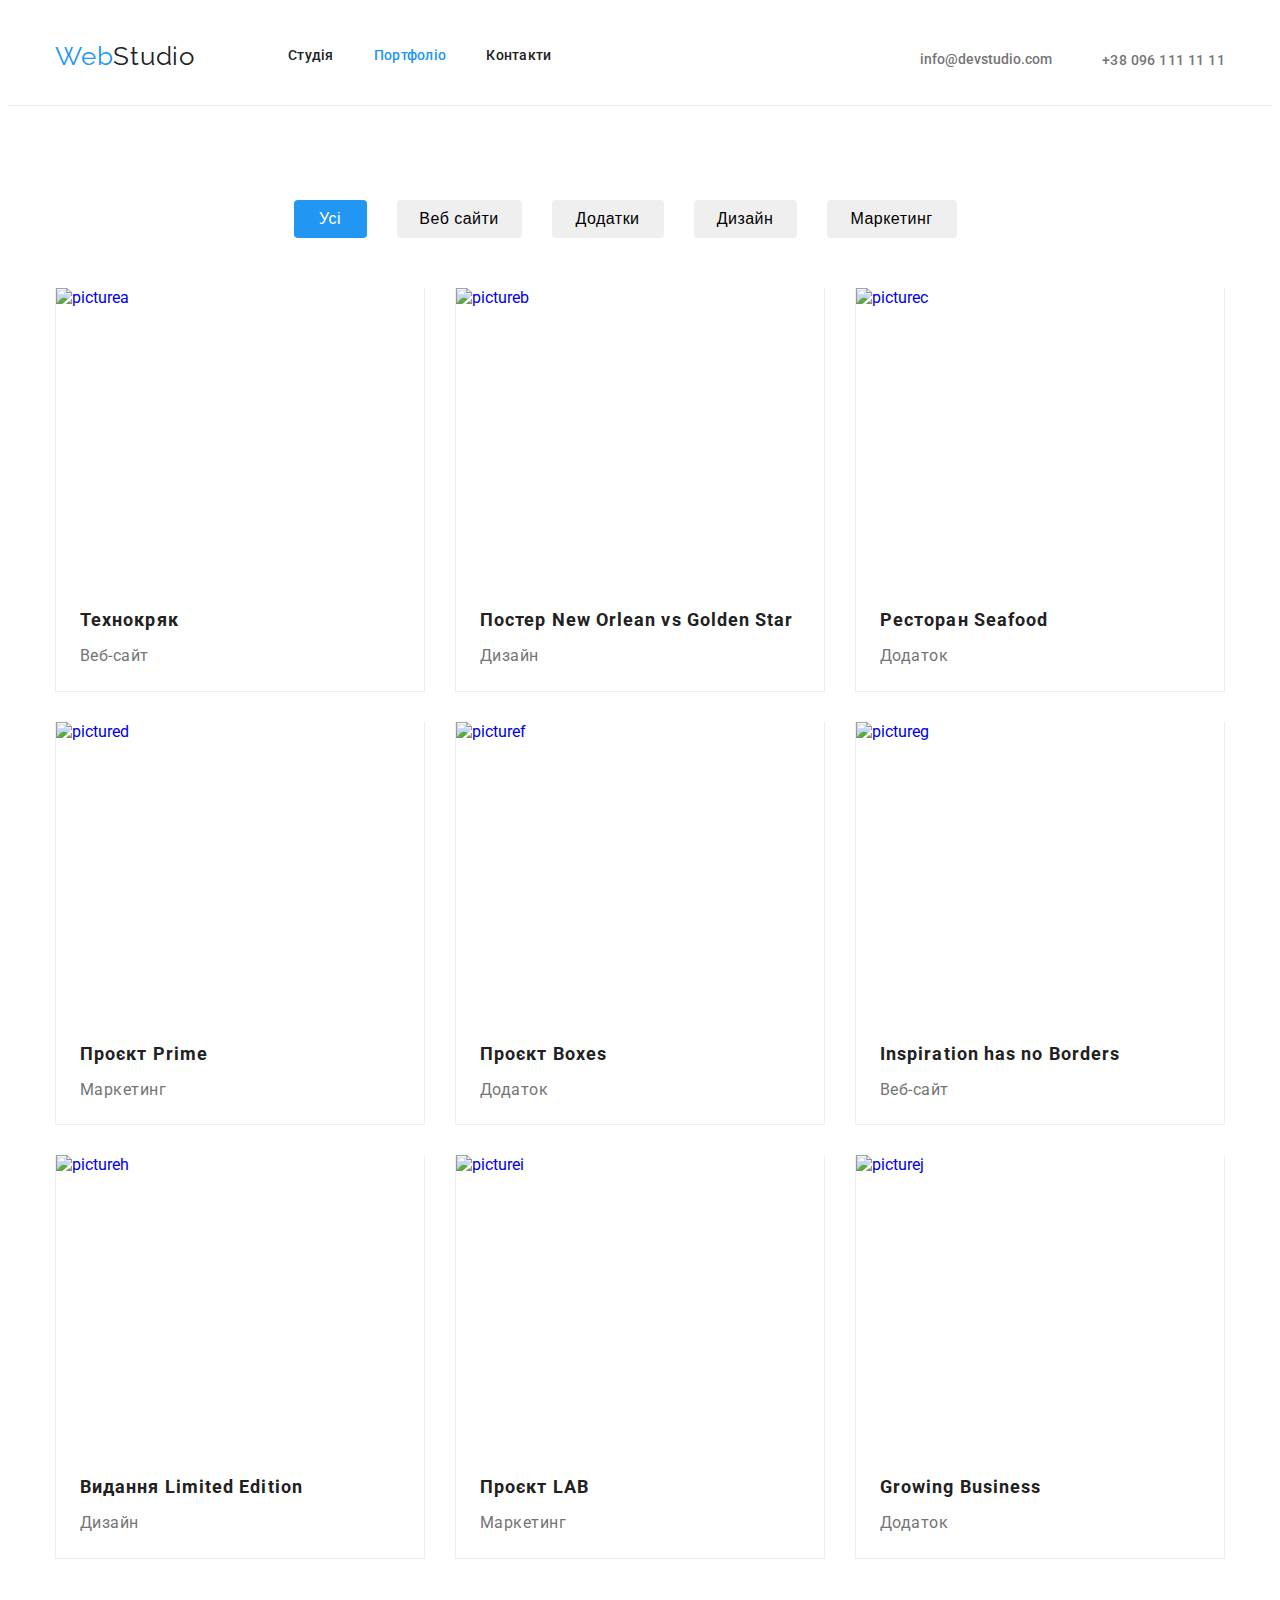
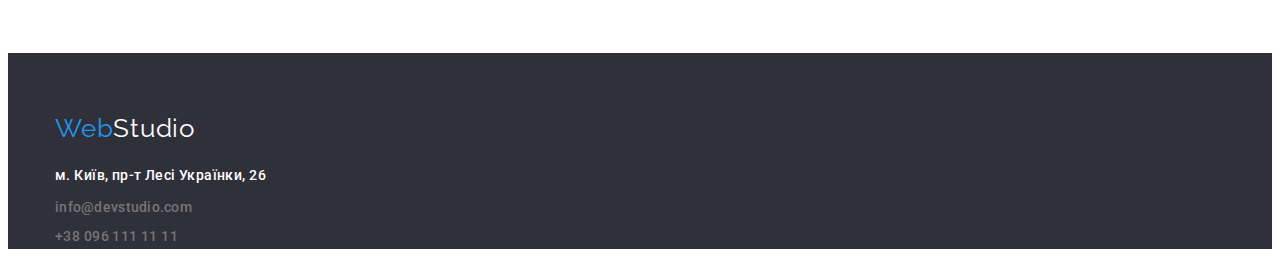
==== portfolio.html @ ab87caa0 "new-repository" ====
<!DOCTYPE html>
<html lang="en">
<head>
    <meta charset="UTF-8">
    <meta http-equiv="X-UA-Compatible" content="IE=edge">
    <meta name="viewport" content="width=device-width, initial-scale=1.0">
    <title>Document</title>
    <link rel="preconnect" href="https://fonts.googleapis.com">
    <link rel="preconnect" href="https://fonts.gstatic.com" crossorigin>
    <link href="https://fonts.googleapis.com/css2?family=Raleway:wght@700&family=Roboto:wght@400;500;700;900&display=swap" rel="stylesheet">
    <link rel="stylesheet" href="https://cdnjs.cloudflare.com/ajax/libs/modern-normalize/1.1.0/modern-normalize.min.css" integrity="sha512-wpPYUAdjBVSE4KJnH1VR1HeZfpl1ub8YT/NKx4PuQ5NmX2tKuGu6U/JRp5y+Y8XG2tV+wKQpNHVUX03MfMFn9Q==" crossorigin="anonymous" referrerpolicy="no-referrer" />
    <link rel="stylesheet" href="./css/styles.css">
</head>
<body>
<header>
<div class="container">
    <nav class="main-nav">
        <a class="studio line" href="./index.html">Web<span class="span-color">Studio</span></a>
        <ul class="site-nav list">
        <li class="item"><a href="./index.html" class="link line">Студія</a></li>
        <li class="item"><a href="./portfolio.html" class="link current line">Портфоліо</a></li>
        <li class="item"><a href="Контакти" class="link line">Контакти</a></li>
        </ul>
        <ul class="info list">
        <li class="meil"><a href="mailto:info@devstudio.com" class="meilstyle line">info@devstudio.com</a>
        <li class="telefon"><a href="tel:+380961111111" class="telefonstyle line">+38 096 111 11 11</a></li>
        </ul>
        </nav>
    </div>
</header>
<main>
<section class="buttons-all">
<div class="container">
<h1 class="hiden">Приклади</h1>
<ul class="buttons list line-buttons">
<li class="button-item"><button class="links current-now size button-one" type="button">Усі</button></li>
<li class="button-item"><button class="links size button-two" type="button">Веб сайти</button></li>
<li class="button-item"><button class="links size button-three" type="button">Додатки</button></li>
<li class="button-item"><button class="links size button-four" type="button">Дизайн</button></li>
<li class="button-item"><button class="links size button-five" type="button">Маркетинг</button></li>
</ul>


<ul class="images list main-flex">
<li class="second-flex">
    <a class="images-ref" href="#">
        <img class="img-card" src="./images/picturea.jpg" alt="picturea" width="370" height="294">
        <h2 class="images-title">Технокряк</h2>
        <p class="images-text">Веб-сайт</p>
    </a>
</li>
<li class="second-flex">
    <a class="images-ref" href="#">
        <img class="img-card" src="./images/pictureb.jpg" alt="pictureb" width="370" height="294">
        <h2 class="images-title">Постер New Orlean vs Golden Star</h2>
        <p class="images-text">Дизайн</p>
    </a>
   
</li>
<li class="second-flex">
    <a class="images-ref" href="#">
        <img class="img-card" src="./images/picturec.jpg" alt="picturec" width="370" height="294">
        <h2 class="images-title">Ресторан Seafood</h2>
        <p class="images-text">Додаток</p>
    </a>
</li>

<li class="second-flex">
    <a class="images-ref" href="#">
        <img class="img-card" src="./images/pictured.jpg" alt="pictured" width="370" height="294">
        <h2 class="images-title">Проєкт Prime</h2>
        <p class="images-text">Маркетинг</p>
    </a>
</li>

<li class="second-flex">
    <a class="images-ref" href="#">
        <img class="img-card" src="./images/picturef.jpg" alt="picturef" width="370" height="294">
        <h2 class="images-title">Проєкт Boxes</h2>
        <p class="images-text">Додаток</p>
    </a>
</li>

<li class="second-flex">
    <a class="images-ref" href="#">
        <img class="img-card" src="./images/pictureg.jpg" alt="pictureg" width="370" height="294">
        <h2 class="images-title">Inspiration has no Borders</h2>
        <p class="images-text">Веб-сайт</p>
    </a>
</li>

<li class="second-flex">
    <a class="images-ref" href="#">
        <img class="img-card" src="./images/pictureh.jpg" alt="pictureh" width="370" height="294">
        <h2 class="images-title">Видання Limited Edition</h2>
        <p class="images-text">Дизайн</p>
    </a>
</li>

<li class="second-flex">
    <a class="images-ref" href="#">
        <img class="img-card" src="./images/picturei.jpg" alt="picturei" width="370" height="294">
        <h2 class="images-title">Проєкт LAB</h2>
        <p class="images-text">Маркетинг</p>
    </a>
</li>

<li class="second-flex">
    <a class="images-ref" href="#">
        <img class="img-card" src="./images/picturej.jpg" alt="picturej" width="370" height="294">
        <h2 class="images-title">Growing Business</h2>
        <p class="images-text">Додаток</p>
    </a>
</li>
</ul>
</div>

</section>
</main>

<footer class="side-color">
    <section class="company-logo-two">
        <div class="container">
    <address class="list studio-line-two">
        <a class="studiotwo line" href="./index.html">Web<span class="span-color-two">Studio</span></a>
     
    <ul class="site-nav-two list">
    <li class="adress"><a href="https://goo.gl/maps/or9m5MUyjeENMJDf9" class="link line" target="_blank" rel="noopener noreferrer">м. Київ, пр-т Лесі Українки, 26</a></li>
    <li class="meil"><a href="mailto:info@devstudio.com" class="link line">info@devstudio.com</a></li>
    <li class="telefon"><a href="tel:+380961111111" class="link line">+38 096 111 11 11</a></li>
    </ul>
     </address>
    </section>
    </div>
</footer>
    
</body>
</html>
---- css/styles.css ----
/* основной цвет текста #212121 */

/* цвет 2 для серого #757575 */

/* цвет для веб #2196F3 */

/* цвет снизу ссылок gba(255, 255, 255, 0.6); */

/* вторичный бекграунд  #F5F4FA*/ 

html{
    box-sizing: border-box;
    }
    
    *,*::before,*::after{
    box-sizing: inherit;
    }
    
    .container{
    width: 1200px;
    padding-left: 15px;
    padding-right: 15px;
    margin-left: auto;
    margin-right: auto;
    
    }
    
    
    
    
    a{
    text-decoration: none;
    }
    
    :root{
        --main-text-color: #212121;
        --text-color-second: #757575;
        
        }
    
        img{
        display: block;
        }
        
        body{
        background-color: #FFFFFF;
        color: var(--main-text-color);
        font-family: Roboto,sans-serif;
        }
        
        .line{
        text-decoration: none;
        }
        
        .link{
            font-family: 'Roboto';
            font-style: normal;
            font-weight: 500;
            font-size: 14px;
            line-height: 1.14px;
            letter-spacing: 0.02em;
        }
        
        
        
        .studio{
            
            font-size: 26px;
            line-height: 1.19;
           
        }
        
        .studiotwo{
            
            font-size: 26px;
            line-height: 1.19;
        }
        
        .list{
            
        padding: 0;
        margin: 0;
        list-style: none;
        }
    
        
        h2,
        h3,
        h4,
        h5,
        h6{
        color: var(--main-text-color);
        margin: 0;
        }
    
        h1{
        margin: 0;
        padding: 0;
        }
    
        p{
        margin: 0;
        }
        
        ul{
        margin: 0;
        padding: 0;
        }
        
        
        header{
        border-bottom: 1px solid #ECECEC;
        }
        
        .studio{
        font-family: 'Raleway';
        font-style: normal;
        color: #2196F3;
        
        font-size: 26px;
        line-height: 1.19;
        letter-spacing: 0.03em;
        }
        
        .studiotwo{
            font-family: 'Raleway';
            font-style: normal;
        color: #2196F3;
        
        font-size: 26px;
        line-height: 1.19;
        letter-spacing: 0.03em;
        }
        
        .span-color{
        color: #212121;
        }
        
        .span-color-two{
        color: #FFFFFF;
        }
        
        /* site nav and info */
    
        .site-nav{
        margin-left: 93px;
        display: flex;
        }
    
       
    
        .site-nav .item:not(:last-child){
            margin-right: 40px;
        }
        
        .site-nav a{
        font-family: 'Roboto';
        font-style: normal;
        color: var(--main-text-color);  
        font-weight: 500;
        font-size: 14px;
        line-height: 1.14;
        letter-spacing: 0.02em;  
        }
    
        .site-nav .link{
        display: block;
        padding-top: 32px;
        padding-bottom: 32px;
        }
        
        .info{
        padding-top: 32px;
        padding-bottom: 32px;
        margin-left: auto;
        display: flex;
        justify-content: center;
        }
        
        .meil{
            margin-right: 50px;
        }
    
        .main-nav{
        display: flex;
        align-items: center;
        }
    
        .line-buttons{
        
        display: flex;
        align-items: center;
        justify-content: center
        }
    
        .button-item:not(last-child){
        margin-right: 30px;
        }
    
        .buttons-all{
        background-color:#FFFFFF
        }
    
        
        .meil a{
        font-family: 'Roboto';
        font-style: normal;
        font-weight: 500;
        font-size: 14px;
        line-height: 1.14;
        color: var(--text-color-second);
        margin-bottom: 9px;
        }
        .telefon a{
            font-family: 'Roboto';
            font-style: normal;
            font-weight: 500;
            font-size: 14px;
            line-height: 1.71;
            letter-spacing: 0.03em;
            color: var(--text-color-second);
        }
        
        .site-nav-two .link:hover,
        .site-nav-two .link:focus {
        color: #2196F3;
        }
    
        .site-nav .link:hover,
        .site-nav .link:focus {
        color: #2196F3;
        }
        
        .site-nav .link.current{
        color: #2196F3;
        }
        
        .meilstyle:hover,
        .meilstyle:focus {
        color: #2196F3;
        }
        
        .telefonstyle:hover,
        .telefonstyle:focus {
        color: #2196F3;
        }
        
        .links{
            
            
            font-size: 26px;
            line-height: 1.19;
            letter-spacing: 0.03em;
        }
        
        .current-now{
        color: #FFFFFF;
        background-color: #2196F3;
            
            
            font-size: 26px;
            line-height: 1.19;
            letter-spacing: 0.03em;
        }
        
        
        
        /* Hero */
        .hero{
            padding-top: 200px;
            padding-bottom: 200px;
            text-align: center;
        background-color: #2F303A;
        }
        .hero-title{
            margin-bottom: 40px;
            margin-top: 0;
            font-weight: 900;
            font-size: 44px;
            line-height: 1.36;
            text-align: center;
            letter-spacing: 0.06em;
            text-transform: uppercase;
            
            color: #FFFFFF;
        }
        
        .hero.button{
        cursor: pointer;
        border: 0;
        border-radius: 4px;
        padding: 11px 32px;
        text-align: center;
        color: #FFFFFF;
        background-color: #2196F3;
        font-family: inherit;
        
        font-size: 16px;
        line-height: 1.87;
        }
        
        /* Main page */
        
        .hiden{
        position: absolute;
        clip: rect(0 0 0 0);
        width: 1px;
        height: 1px;
        margin: -1px;
        }
        
        .features p{
        color: var(--text-color-second);
        }
        
        .features{
            display: flex;
        }
    
        .features-padding{
        padding-top: 94px;
        }
    
        .features-title{
        
        
        font-size: 14px;
        line-height: 16px;
        letter-spacing: 0.03em;
        text-transform: uppercase;
        
        color: var(--main-text-color);
        }
        
        .features-text{
        margin-top: 10px;
        margin-bottom: 0;
        
        font-size: 14px;
        line-height: 1.71;
        letter-spacing: 0.03em;
        color: var(--text-color-second);
        }
    
        .pictures-line{
        display: flex;
        align-items: center;
        justify-content: center;
        }
    
        .pictures-item{
        margin-right: 30px;
        }
    
        .comand{
            
            display: flex;
            align-items: center;
            justify-content: center;
        }
    
        .comand-item{
            box-shadow: 0px 1px 3px rgba(0, 0, 0, 0.12), 0px 1px 1px rgba(0, 0, 0, 0.14), 0px 2px 1px rgba(0, 0, 0, 0.2);
            border-radius: 0px 0px 4px 4px;
        background-color: #FFFFFF;
        margin-right: 30px;
        }
    
        .work{
        padding-bottom: 94px;
        padding-top: 94px;
        }
        
        .work-title{
        padding-bottom: 50px;    
        font-size: 36px;
        line-height: 1.16;
        text-align: center;
        letter-spacing: 0.03em;
        
        color: var(--main-text-color);
        }
        
        .team{
            
            padding-top: 94px;
            padding-bottom: 94px;
        background-color: #F5F4FA;
        
        }
        
        .team-title{
        
            margin-bottom: 50px;
            font-size: 36px;
            line-height: 1.16;
            text-align: center;
            letter-spacing: 0.03em;
            color: var(--main-text-color);
        }
        
        
        
         .team{
        padding-bottom: 94px;
        
         }
    
        .comand p{
        
        color: var(--text-color-second);
        }
        
        .comand-title{
            
            margin-top: 30px;
            margin-bottom: 10px;
            font-weight: 500;
            font-size: 16px;
            line-height: 1.18;
            text-align: center;
            letter-spacing: 0.03em;
            color: var(--main-text-color);
        }
        
        .comand-text{
            padding-bottom: 30px;
            
            font-size: 16px;
            line-height: 1.18;
            text-align: center;
            letter-spacing: 0.03em;
            color: var(--text-color-second);
        }
        
        
        /*Portfolio css */
        
        /*buttons*/
        .buttons .links:hover,
        .buttons .links:focus{
        color: #FFFFFF;
        background-color: #2196F3;
        }
    
        .buttons{
        
        margin-bottom: 50px;
        }
        
        .buttons-all{
        padding-top: 94px;
        }
    
        .button-one{
            cursor: pointer;
        padding-top: 6px;
        padding-bottom: 6px;
        padding-left: 25px;
        padding-right: 25px;
        min-width: 73px;
        border-radius: 4px;
        }
    
        .button-two{
            cursor: pointer;
            padding-top: 6px;
            padding-bottom: 6px;
            padding-left: 22px;
            padding-right: 22px;
        min-width: 125px;
        border-radius: 4px;
        }
    
        .button-three{
            cursor: pointer;
            padding-top: 6px;
            padding-bottom: 6px;
            padding-left: 22px;
            padding-right: 22px;
        min-width: 112px;
        border-radius: 4px;
        }
    
        .button-four{
            cursor: pointer;
            padding-top: 6px;
            padding-bottom: 6px;
            padding-left: 22px;
            padding-right: 22px;
        min-width: 103px;
        border-radius: 4px;
        }
    
        .button-five{
            cursor: pointer;
            padding-top: 6px;
            padding-bottom: 6px;
            padding-left: 22px;
            padding-right: 22px;
        min-width: 130px;
        border-radius: 4px;
        }
    
        .size{
            border: 0;
            font-weight: 500;
            font-size: 16px;
            line-height: 1.62;
            letter-spacing: 0.03em;
        }
        
        .images-title{
            margin-top: 20px;
            margin-bottom: 4px;
            
            font-size: 18px;
            line-height: 2;
             letter-spacing: 0.06em;
            color: var(--main-text-color);
        }
    
        
        
         .main-flex{
        
            background-color: #FFFFFF;
         
        display: flex;
        flex-wrap: wrap;
         }
    
         .buttons-all{
            padding-bottom: 94px;
         }
    
         .second-flex{
         border-right: 1px solid #EEEEEE;
         border-bottom: 1px solid #EEEEEE;
        border-left: 1px solid #EEEEEE;
         background-color: #FFFFFF;
         width: 370px;
         margin-right: 30px;
         margin-bottom: 30px;
         
         }
    
         .second-flex p{
        margin-bottom: 20px;
         }
    
         .second-flex:nth-last-child(-n+3) {
        margin-bottom: 0;
         }
    
         .images-title{
        margin-top: 20px;
        margin-left: 24px;;
         }
    
         .images-text{
        margin-top: 4px;
         margin-left: 24px;;
         }
    
         .second-flex:nth-child(3n) {
            margin-right: 0;
         }
    
        .images-text{
            
           
            font-size: 16px;
            line-height: 1.8;
            letter-spacing: 0.03em;
            color: var(--text-color-second);
        }
        
        
        
        /*footer для портфолио и индекс*/
        .adress a{
            font-family: 'Roboto';
            font-style: normal;
            color: #FFFFFF;
            margin-top: 20px;
            margin-bottom: 9px;
            font-size: 14px;
            line-height: 1.71;
            letter-spacing: 0.03em;
        }
    
        .studio-line-two{
        padding-top: 60px;
        }
    
        .studio-line{
        padding-top: 60px;
        padding-bottom: 20px;
        }
    
        
    
        .adress{
        margin-top: 20px;
        }
    
        .meil{
        margin-top: 9px;
        }
    
        .telefon{
        margin-top: 9px;
        }
        
        .side-color{
        background-color:#2F303A;
        }
        
        .images p{
        color: var(--text-color-second);
        }
        .images h3{
        color: var(--main-text-color);
        }
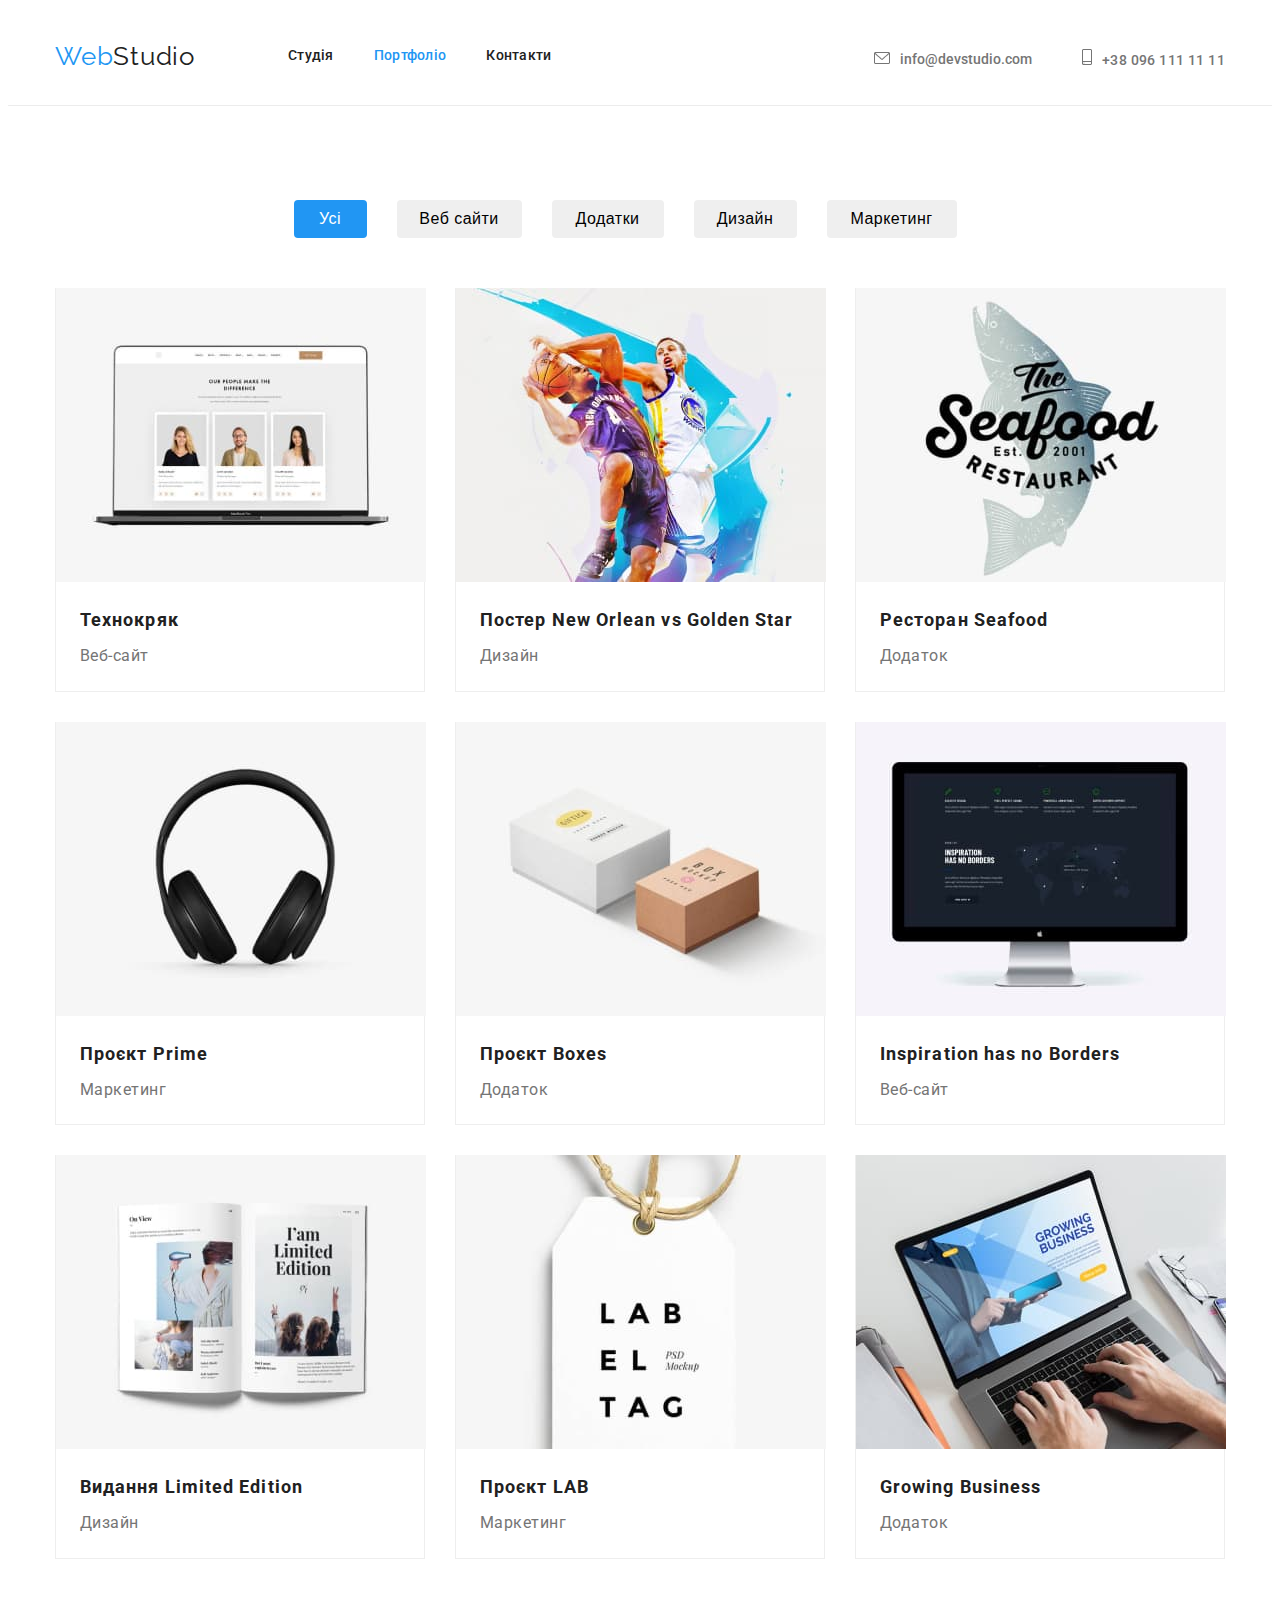
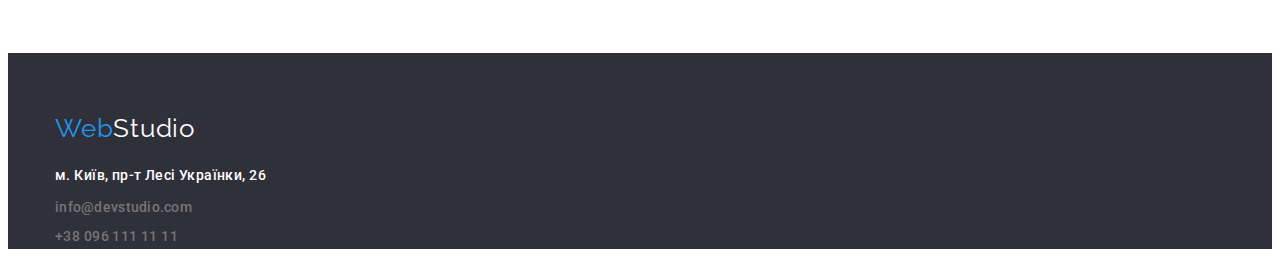
==== commit 80996730: "update work" ====
--- a/portfolio.html
+++ b/portfolio.html
@@ -22,8 +22,8 @@
         <li class="item"><a href="Контакти" class="link line">Контакти</a></li>
         </ul>
         <ul class="info list">
-        <li class="meil"><a href="mailto:info@devstudio.com" class="meilstyle line">info@devstudio.com</a>
-        <li class="telefon"><a href="tel:+380961111111" class="telefonstyle line">+38 096 111 11 11</a></li>
+        <li class="meil"><a href="mailto:info@devstudio.com" class="meilstyle line icon-meil">info@devstudio.com</a>
+        <li class="telefon"><a href="tel:+380961111111" class="telefonstyle line icon-smartphone">+38 096 111 11 11</a></li>
         </ul>
         </nav>
     </div>
--- a/css/styles.css
+++ b/css/styles.css
@@ -180,6 +180,29 @@
         .meil{
             margin-right: 50px;
         }
+
+        .icon-meil::before{
+            margin-right: 10px;
+            display: inline-block;
+        width: 16px;
+        height: 12px;
+        content: "";
+        background-image: url(../images/envelope.png);
+        background-size: contain;
+       }
+       
+       .icon-smartphone::before{
+        
+        margin-right: 10px;
+        display: inline-block;
+        width: 10px;
+        height: 16px;
+        content: "" ;
+        background-image: url(../images/smartphone.png);
+        background-size: contain;
+        background-repeat: no-repeat;
+       }
+       
     
         .main-nav{
         display: flex;
@@ -267,12 +290,34 @@
         
         /* Hero */
         .hero{
+        
             padding-top: 200px;
             padding-bottom: 200px;
             text-align: center;
         background-color: #2F303A;
         }
+
+
+        .hero-image{
+            
+            background-color: #2F303A;
+            background-image: linear-gradient(
+                to right,
+                 rgba(47, 48, 58, 0.4),
+                 rgba(47, 48, 58, 0.4)),
+                url(../images/hero.jpg);
+            max-width: 1600px;
+            height: 600px;
+            margin-left: auto;
+            margin-right: auto;
+            background-repeat: no-repeat;
+            background-position: center;
+            background-size: cover;
+        
+        }
+
         .hero-title{
+            
             margin-bottom: 40px;
             margin-top: 0;
             font-weight: 900;
@@ -341,6 +386,58 @@
         letter-spacing: 0.03em;
         color: var(--text-color-second);
         }
+
+        .features-lists::before{
+            display: block;
+            content: "" ;
+            height: 120px;
+            background-size: contain;
+            background-repeat: no-repeat;
+            background-position: center;
+            background-color: #F5F4FA;
+            margin-right: 30px;
+            margin-bottom: 30px;
+        }
+
+        .icon-antena::before{
+        background-image: url(../images/antenna\ 1\ \(1\).png);
+        width: 270px;
+        height: 120px;
+        left: 215px;
+        top: 774px;
+        border-radius: 4px;
+        background-size: 65px;
+        
+        }
+
+        .icon-clock::before{
+        background-image: url(../images/clock\ 1.svg);
+        left: 2.15%;
+        right: 2.2%;
+        top: 0%;
+        bottom: 0%;
+        background-size: 67px;
+        
+        }
+
+        .icon-diagram::before{
+        background-image: url(../images/diagram\ 1.svg);
+        left: 0%;
+        right: 0%;
+        top: 11.71%;
+        bottom: 11.59%;
+        background-size: 70px;
+        }
+
+        .icon-astrounat::before{
+        
+        background-image: url(../images/astronaut\ 1.svg);
+        left: 0%;
+        right: 21.67%;
+        top: 7.47%;
+        bottom: 5.87%;
+        background-size: 60px;
+        }
     
         .pictures-line{
         display: flex;
@@ -431,6 +528,45 @@
             text-align: center;
             letter-spacing: 0.03em;
             color: var(--text-color-second);
+        }
+
+        .clients{
+            padding-top: 94px;
+            padding-bottom: 94px;
+            background-color: #FFFFFF;
+        }
+        
+
+        .clients-title{
+        margin-bottom: 50px;
+        font-family: 'Roboto';
+        font-style: normal;
+        font-weight: 700;
+        font-size: 36px;
+        line-height: 42px;
+        text-align: center;
+        letter-spacing: 0.03em;
+
+        
+
+color: #212121;
+        }
+
+        .clients-list{
+            list-style-type: none;
+            display: flex;
+            align-items: center;
+            justify-content: center;
+            cursor: pointer;
+            
+        }
+
+        .clients-images{
+        margin-right: 30px;
+        }
+
+        .clients-images:last-child{
+            margin-right: 0px;
         }
         
         
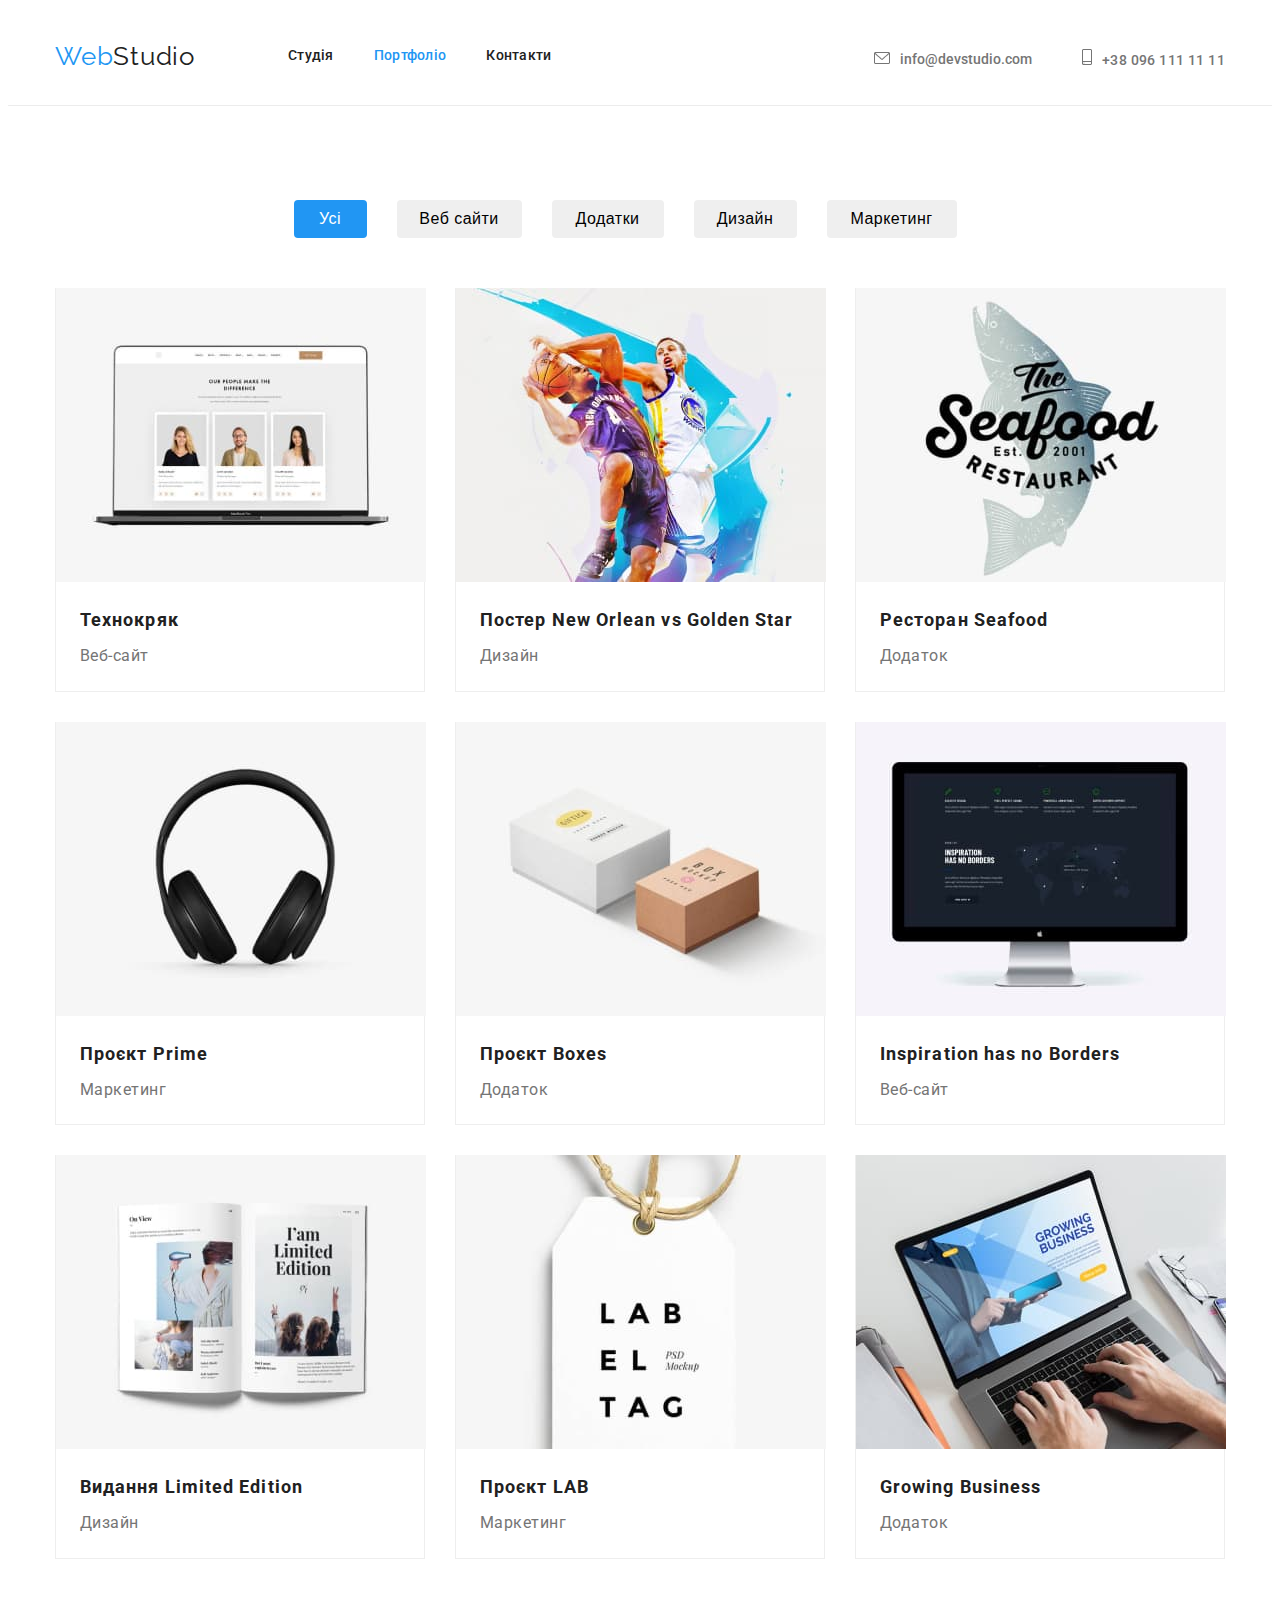
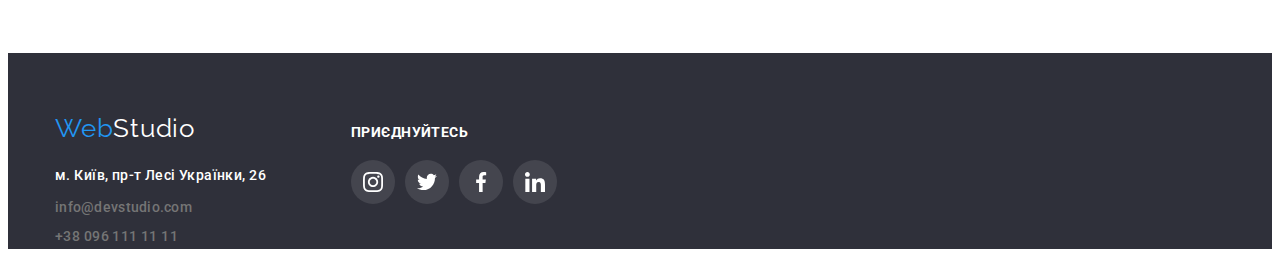
==== commit 44632635: "saving" ====
--- a/portfolio.html
+++ b/portfolio.html
@@ -119,8 +119,9 @@
 </main>
 
 <footer class="side-color">
-    <section class="company-logo-two">
+    
         <div class="container">
+        <div class="company-logo-two">
     <address class="list studio-line-two">
         <a class="studiotwo line" href="./index.html">Web<span class="span-color-two">Studio</span></a>
      
@@ -130,8 +131,34 @@
     <li class="telefon"><a href="tel:+380961111111" class="link line">+38 096 111 11 11</a></li>
     </ul>
      </address>
-    </section>
+    
     </div>
+    <div class="join-main">
+        <h2 class="join-title">ПРИЄДНУЙТЕСЬ</h2>
+        <ul class="social-items">
+           <li class="social-lists"><a class="social-links-footer link" href="#">
+               <svg class="social-links-team" width="20" height="20">
+                   <use href="./images/icons.svg#icon-instagram"></use>
+               </svg>
+           </a></li>
+           <li class="social-lists"><a class="social-links-footer link" href="#">
+               <svg class="social-links-team" width="20" height="20">
+                   <use href="./images/icons.svg#icon-twitter"></use>
+               </svg>
+           </a></li>
+           <li class="social-lists"><a class="social-links-footer link" href="#">
+               <svg class="social-links-team" width="20" height="20">
+                   <use href="./images/icons.svg#icon-facebook"></use>
+               </svg>
+           </a></li>
+           <li class="social-lists"><a class="social-links-footer link" href="#">
+               <svg class="social-links-team" width="20" height="20">
+                   <use href="./images/icons.svg#icon-linkedin"></use>
+               </svg>
+           </a></li>
+        </ul>
+        </div>
+        </div>
 </footer>
     
 </body>
--- a/css/styles.css
+++ b/css/styles.css
@@ -22,7 +22,6 @@
     padding-right: 15px;
     margin-left: auto;
     margin-right: auto;
-    
     }
     
     
@@ -521,13 +520,70 @@
         }
         
         .comand-text{
-            padding-bottom: 30px;
-            
+            
+            margin-bottom: 16px;
             font-size: 16px;
             line-height: 1.18;
             text-align: center;
             letter-spacing: 0.03em;
             color: var(--text-color-second);
+        }
+
+        .social-items{
+        display: flex;
+        justify-content: center;
+        gap: 10px;
+        list-style-type: none;
+        }
+
+        .social-lists{
+        width: 44px;
+        height: 44px;
+        }
+
+        .social-links{
+        width: 100%;
+        height: 100%;
+        border-radius: 50%;
+        
+        display: flex;
+        align-items: center;
+        justify-content: center;
+        }
+
+        .social-links-footer{
+            width: 100%;
+            height: 100%;
+            border-radius: 50%;
+            
+            display: flex;
+            align-items: center;
+            justify-content: center;
+            background-color: rgba(255, 255, 255, 0.1);;
+        }
+
+        .social-links-team{
+        fill: #FFFFFF;
+        }
+
+        .social-links-footer:hover{
+        background-color: #2196F3;
+        }
+
+        .social-links-footer:hover .social-links-team{
+            fill: #FFFFFF;
+        }
+
+        .team-social-links{
+        fill: #AFB1B8;
+        }
+
+        .social-links:hover{
+            background-color: #2196F3;
+        }
+
+        .social-links:hover .team-social-links{
+        fill: #FFFFFF;
         }
 
         .clients{
@@ -731,13 +787,17 @@
         }
     
         .studio-line{
+        
         padding-top: 60px;
         padding-bottom: 20px;
         }
     
-        
+        .studiotwo{
+            margin-right: 156px;
+        }
     
         .adress{
+            margin-right: 70px;
         margin-top: 20px;
         }
     
@@ -748,9 +808,35 @@
         .telefon{
         margin-top: 9px;
         }
+
+        .join-main{
+            
+            
+        }
+
+       .join-title{
+        margin-bottom: 20px;
+        font-family: 'Roboto';
+        font-style: normal;
+        font-weight: 700;
+        font-size: 14px;
+        line-height: 16px;
+        letter-spacing: 0.03em;
+        color: #FFFFFF;
+       }
+
+       
+
+       footer .container{
+        
+        display: flex;
+        align-items: baseline;
+       }
+       
         
         .side-color{
         background-color:#2F303A;
+        
         }
         
         .images p{
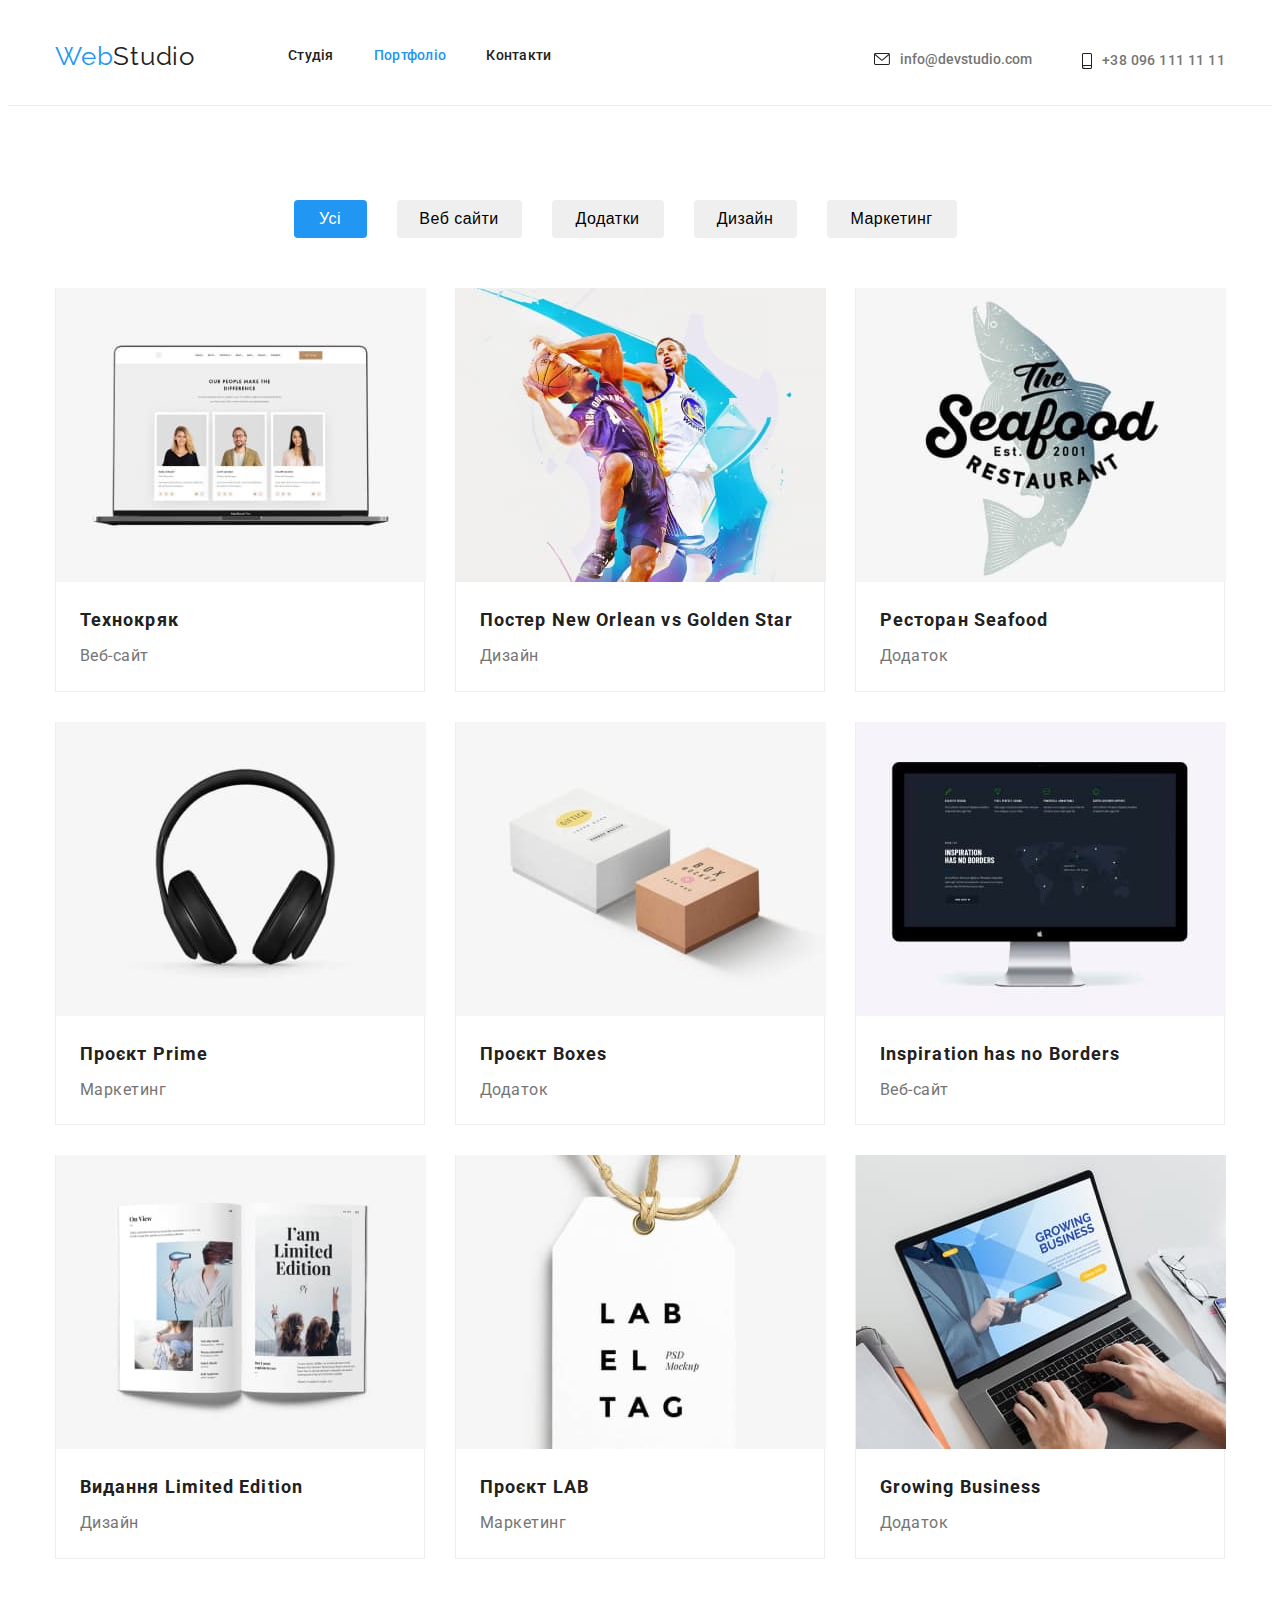
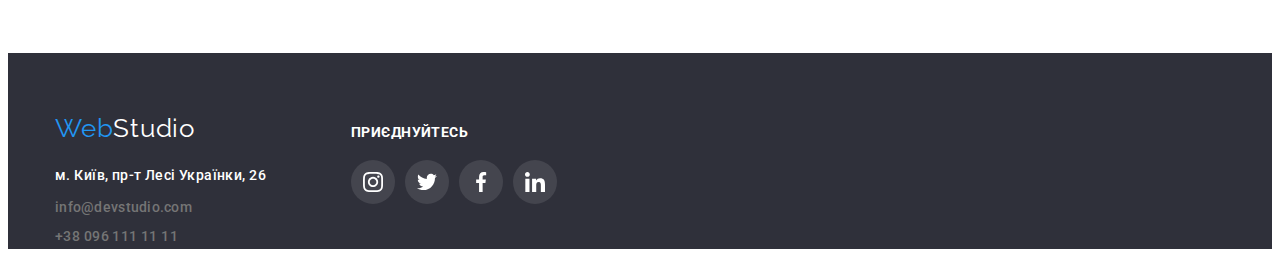
==== commit be92356b: "top save work" ====
--- a/portfolio.html
+++ b/portfolio.html
@@ -21,9 +21,22 @@
         <li class="item"><a href="./portfolio.html" class="link current line">Портфоліо</a></li>
         <li class="item"><a href="Контакти" class="link line">Контакти</a></li>
         </ul>
+
         <ul class="info list">
+        <div class="meil-icon">
+        <svg class="post-icon" width="16" height="12">
+            <use href="./images/info.svg#icon-letter"></use>
+        </svg>
         <li class="meil"><a href="mailto:info@devstudio.com" class="meilstyle line icon-meil">info@devstudio.com</a>
-        <li class="telefon"><a href="tel:+380961111111" class="telefonstyle line icon-smartphone">+38 096 111 11 11</a></li>
+        </div>
+
+        <div class="telefon-icon">
+        <svg class="telefon-icon-two" width="10" height="16">
+            <use href="./images/info.svg#icon-telephone"></use>
+        </svg>
+        <li class="telefon"><a href="tel:+380961111111" class="telefonstyle line icon-smartphone">+38 096 111 11 11</a>
+        </li>
+        </div>
         </ul>
         </nav>
     </div>
--- a/css/styles.css
+++ b/css/styles.css
@@ -175,32 +175,49 @@
         display: flex;
         justify-content: center;
         }
+
+        .meilstyle{
+        color: #757575;
+        }
         
         .meil{
             margin-right: 50px;
         }
-
-        .icon-meil::before{
+        
+        .meil-icon{
+            display: flex;
+        justify-content: left;
+        fill:#757575;
+        }
+
+        .meil-icon:hover{
+        color: #2196F3;
+        }
+
+        .post-icon{
+            margin-top: 13px;
             margin-right: 10px;
-            display: inline-block;
-        width: 16px;
-        height: 12px;
-        content: "";
-        background-image: url(../images/envelope.png);
-        background-size: contain;
-       }
+            fill: currentColor;
+            
+        }
+        
+        .telefon-icon{
+            display: flex;
+            justify-content: left;
+            fill: #757575;
+        }
+
+        .telefon-icon:hover{
+            color: #2196F3;
+        }
+
+        .telefon-icon-two{
+        margin-right: 10px;
+        margin-top: 13px;
+        fill: currentColor;
+        }
        
-       .icon-smartphone::before{
-        
-        margin-right: 10px;
-        display: inline-block;
-        width: 10px;
-        height: 16px;
-        content: "" ;
-        background-image: url(../images/smartphone.png);
-        background-size: contain;
-        background-repeat: no-repeat;
-       }
+       
        
     
         .main-nav{
@@ -262,6 +279,8 @@
         color: #2196F3;
         }
         
+        
+
         .telefonstyle:hover,
         .telefonstyle:focus {
         color: #2196F3;
@@ -386,57 +405,46 @@
         color: var(--text-color-second);
         }
 
-        .features-lists::before{
-            display: block;
-            content: "" ;
+        .features-list{
+            list-style-type: none;
+            display: flex;
+            align-items: center;
+            justify-content: center;
+            gap: 30px;
+        
+        
+        }
+
+        .symbol-of-features{
+            display: flex;
+            align-items: center;
+            justify-content: center;
+            background: #F5F4FA;
+            border-radius: 4px;
+            width: 270px;
             height: 120px;
-            background-size: contain;
-            background-repeat: no-repeat;
-            background-position: center;
-            background-color: #F5F4FA;
+            margin-bottom: 30px;
             margin-right: 30px;
-            margin-bottom: 30px;
-        }
-
-        .icon-antena::before{
-        background-image: url(../images/antenna\ 1\ \(1\).png);
-        width: 270px;
-        height: 120px;
-        left: 215px;
-        top: 774px;
-        border-radius: 4px;
-        background-size: 65px;
-        
-        }
-
-        .icon-clock::before{
-        background-image: url(../images/clock\ 1.svg);
-        left: 2.15%;
-        right: 2.2%;
-        top: 0%;
-        bottom: 0%;
-        background-size: 67px;
-        
-        }
-
-        .icon-diagram::before{
-        background-image: url(../images/diagram\ 1.svg);
-        left: 0%;
-        right: 0%;
-        top: 11.71%;
-        bottom: 11.59%;
-        background-size: 70px;
-        }
-
-        .icon-astrounat::before{
-        
-        background-image: url(../images/astronaut\ 1.svg);
-        left: 0%;
-        right: 21.67%;
-        top: 7.47%;
-        bottom: 5.87%;
-        background-size: 60px;
-        }
+        }
+
+        .features-lists{
+            
+            gap: 30px;
+        }
+
+        
+           
+        
+
+        
+
+        
+        
+        
+
+        
+
+        
     
         .pictures-line{
         display: flex;
@@ -614,8 +622,43 @@
             align-items: center;
             justify-content: center;
             cursor: pointer;
-            
-        }
+            gap: 30px;
+            
+        }
+
+        .brand-icon{
+        fill: #AFB1B8;
+        }
+
+        .brand-link:hover{
+        background-color: #FFFFFF;
+        }
+
+        .brand-link:hover .brand-icon{
+        fill: #2196F3;
+        }
+
+        
+
+        .brand-link{
+            width: 100%;
+            height: 100%;
+            border-radius: 4px;
+            border: 1px solid #AFB1B8;
+            display: flex;
+            align-items: center;
+            justify-content: center;
+            width: 170px;
+            height: 92px;
+            color: #AFB1B8;
+            border-color: #AFB1B8;
+        }
+
+        .brand-link:hover{
+        border: 1px solid #2196F3;
+        }
+
+        
 
         .clients-images{
         margin-right: 30px;
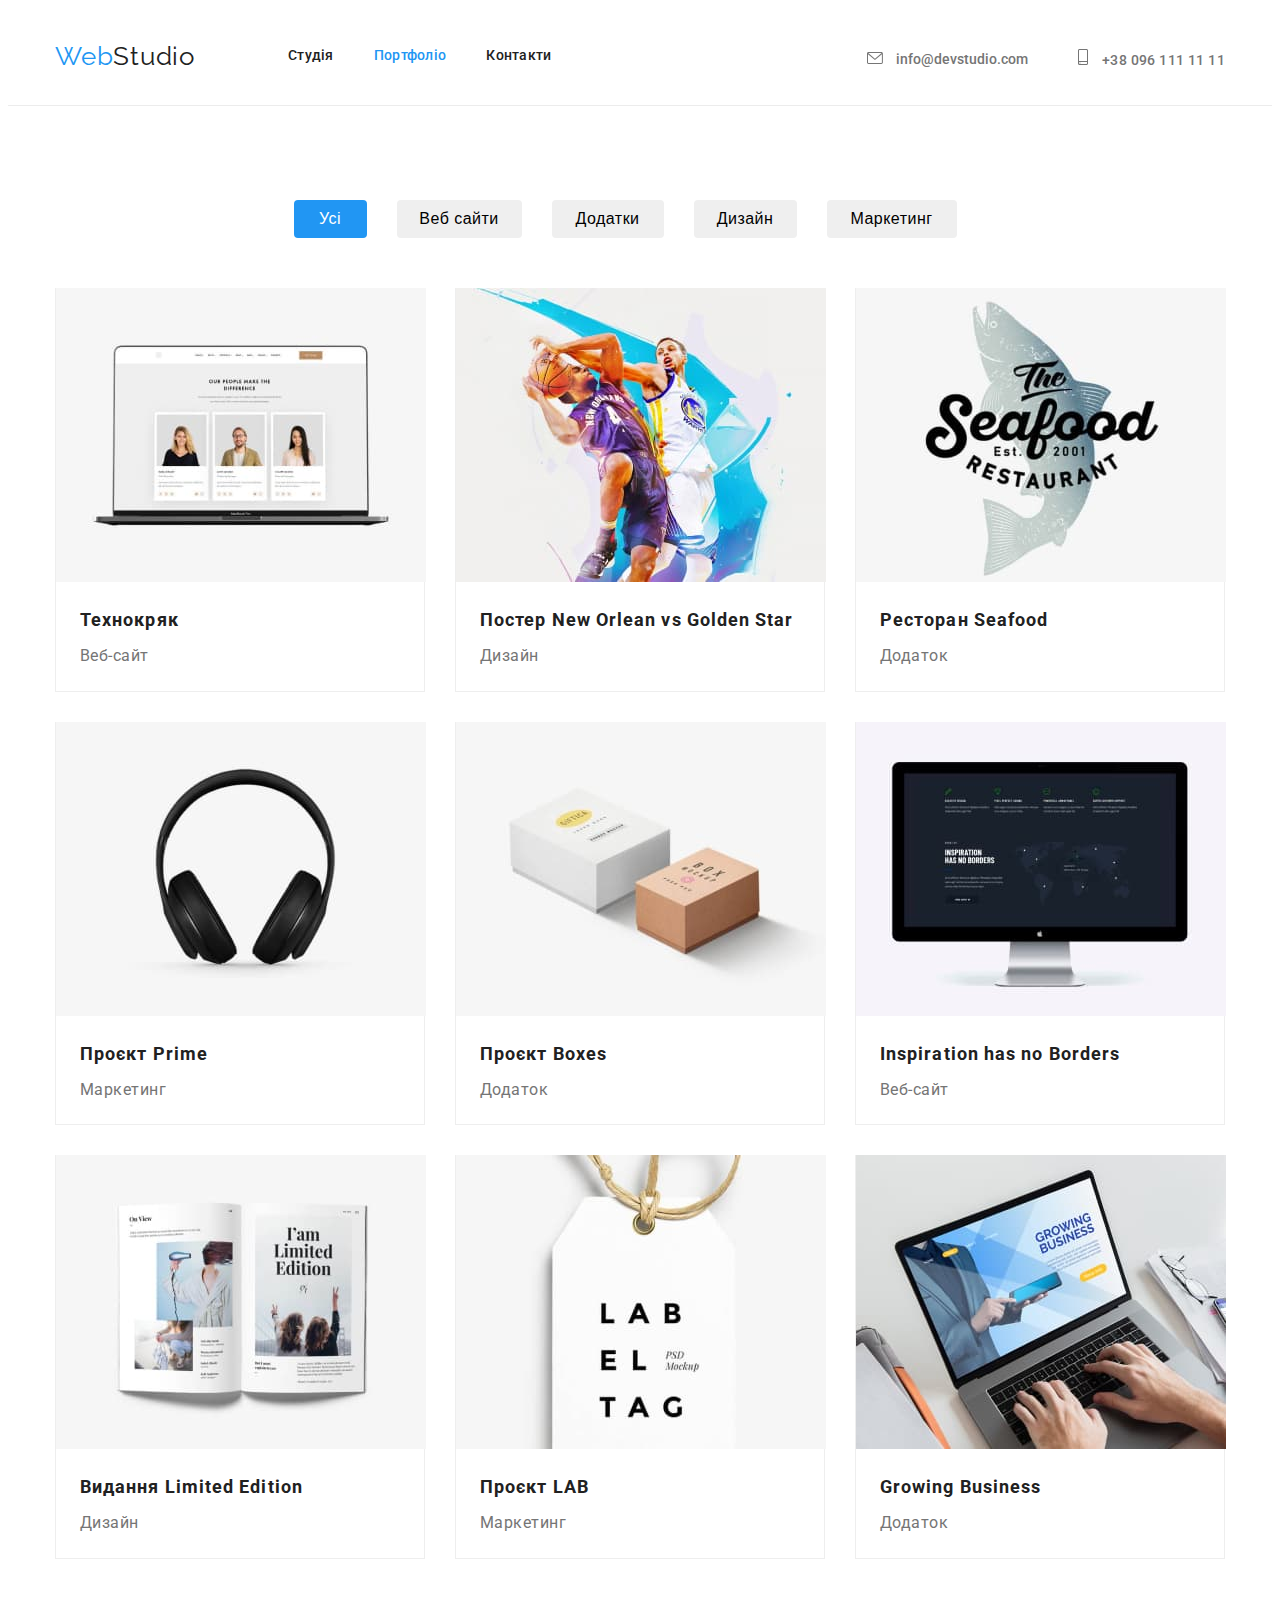
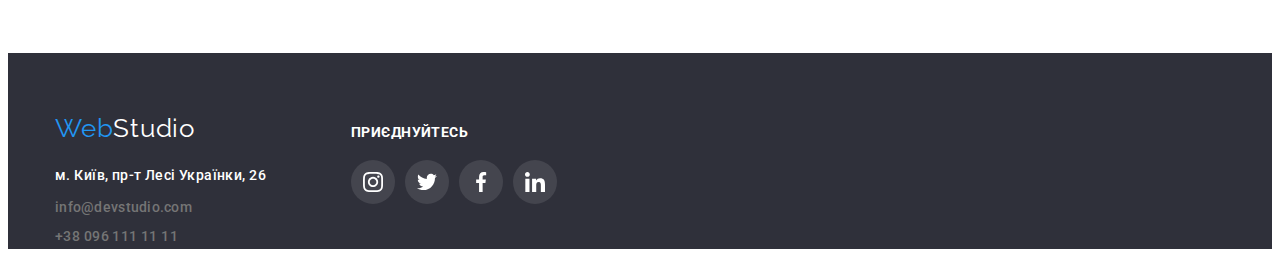
==== commit f1e6d915: "icons update" ====
--- a/portfolio.html
+++ b/portfolio.html
@@ -23,20 +23,18 @@
         </ul>
 
         <ul class="info list">
-        <div class="meil-icon">
+        
+         <li class="meil"><a href="mailto:info@devstudio.com" class="meilstyle line icon-meil"> 
         <svg class="post-icon" width="16" height="12">
-            <use href="./images/info.svg#icon-letter"></use>
-        </svg>
-        <li class="meil"><a href="mailto:info@devstudio.com" class="meilstyle line icon-meil">info@devstudio.com</a>
-        </div>
+        <use href="./images/info.svg#icon-letter"></use>
+        </svg> info@devstudio.com</a>
+        
 
-        <div class="telefon-icon">
-        <svg class="telefon-icon-two" width="10" height="16">
-            <use href="./images/info.svg#icon-telephone"></use>
-        </svg>
-        <li class="telefon"><a href="tel:+380961111111" class="telefonstyle line icon-smartphone">+38 096 111 11 11</a>
-        </li>
-        </div>
+        
+        <li class="telefon"><a href="tel:+380961111111" class="telefonstyle line icon-smartphone">
+            <svg class="telefon-icon-two" width="10" height="16">
+                <use href="./images/info.svg#icon-telephone"></use>
+            </svg> +38 096 111 11 11</a>
         </ul>
         </nav>
     </div>
--- a/css/styles.css
+++ b/css/styles.css
@@ -195,7 +195,7 @@
         }
 
         .post-icon{
-            margin-top: 13px;
+            
             margin-right: 10px;
             fill: currentColor;
             
@@ -212,12 +212,15 @@
         }
 
         .telefon-icon-two{
+            
         margin-right: 10px;
-        margin-top: 13px;
         fill: currentColor;
+        
         }
        
-       
+       .telefon:hover{
+        color: #2196F3;
+       }
        
     
         .main-nav{
@@ -411,6 +414,7 @@
             align-items: center;
             justify-content: center;
             gap: 30px;
+            
         
         
         }
@@ -424,28 +428,15 @@
             width: 270px;
             height: 120px;
             margin-bottom: 30px;
+            
+        }
+
+        .features-lists{
             margin-right: 30px;
-        }
-
-        .features-lists{
-            
             gap: 30px;
         }
 
         
-           
-        
-
-        
-
-        
-        
-        
-
-        
-
-        
-    
         .pictures-line{
         display: flex;
         align-items: center;
@@ -514,6 +505,8 @@
         
         color: var(--text-color-second);
         }
+
+        
         
         .comand-title{
             
@@ -538,6 +531,7 @@
         }
 
         .social-items{
+        padding-bottom: 42px;
         display: flex;
         justify-content: center;
         gap: 10px;
@@ -545,11 +539,13 @@
         }
 
         .social-lists{
+        
         width: 44px;
         height: 44px;
         }
 
         .social-links{
+        
         width: 100%;
         height: 100%;
         border-radius: 50%;
@@ -583,6 +579,7 @@
         }
 
         .team-social-links{
+        
         fill: #AFB1B8;
         }
 
@@ -631,10 +628,12 @@
         }
 
         .brand-link:hover{
+            
         background-color: #FFFFFF;
         }
 
         .brand-link:hover .brand-icon{
+        
         fill: #2196F3;
         }
 
@@ -674,6 +673,7 @@
         /*buttons*/
         .buttons .links:hover,
         .buttons .links:focus{
+            box-shadow: 0px 3px 1px rgba(0, 0, 0, 0.1), 0px 1px 2px rgba(0, 0, 0, 0.08), 0px 2px 2px rgba(0, 0, 0, 0.12);
         color: #FFFFFF;
         background-color: #2196F3;
         }
@@ -746,6 +746,7 @@
         }
         
         .images-title{
+            
             margin-top: 20px;
             margin-bottom: 4px;
             
@@ -754,7 +755,8 @@
              letter-spacing: 0.06em;
             color: var(--main-text-color);
         }
-    
+        
+        
         
         
          .main-flex{
@@ -768,6 +770,8 @@
          .buttons-all{
             padding-bottom: 94px;
          }
+
+         
     
          .second-flex{
          border-right: 1px solid #EEEEEE;
